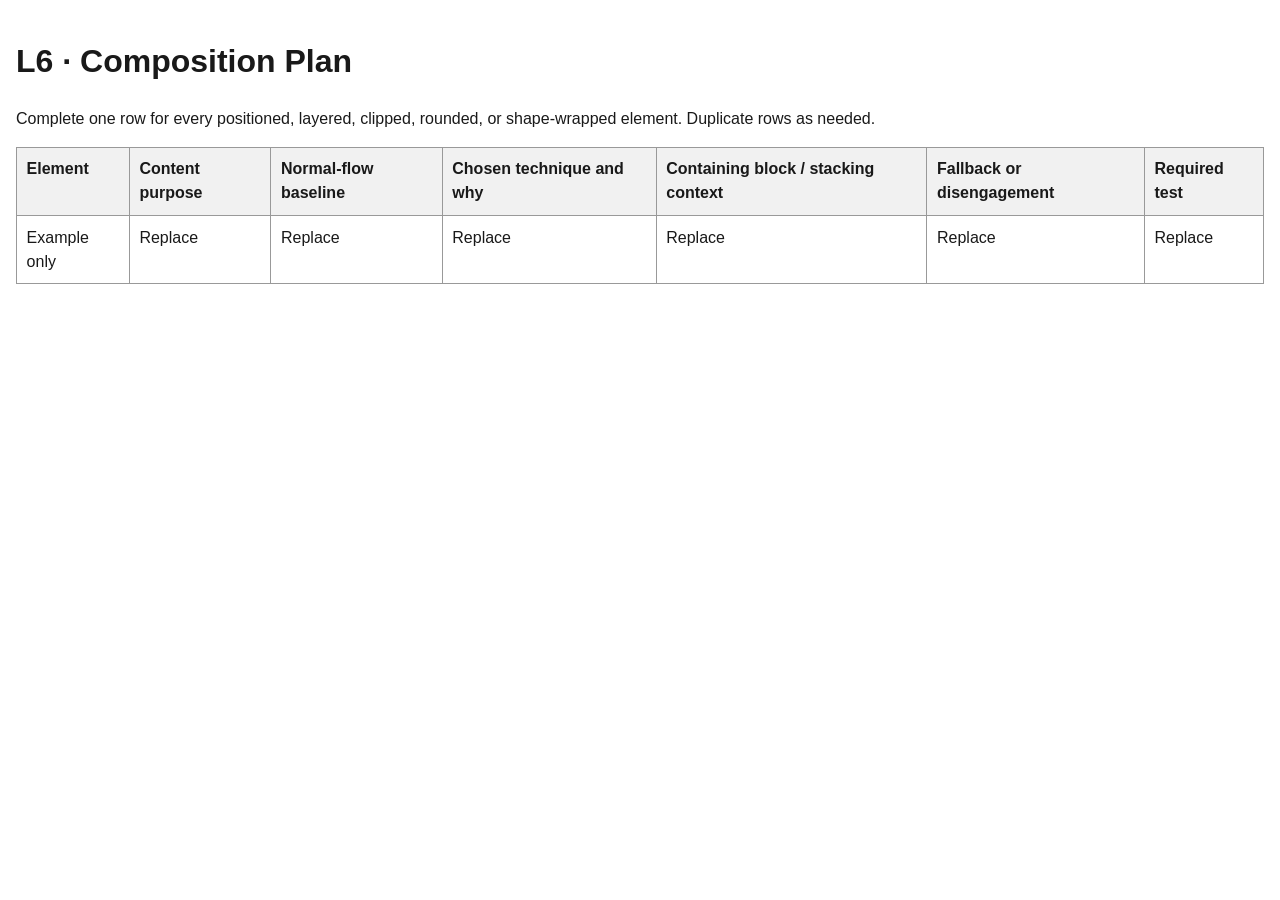
==== composition-plan.html @ 0106bea8 "Add assessment starter files" ====
<!doctype html>
<html lang="en">
    <head>
        <meta charset="utf-8">
        <meta name="viewport" content="width=device-width,initial-scale=1">
        <title>Composition Plan</title>
        <style>
            body{
                font-family:Arial,sans-serif;
                line-height:1.5;
                max-width:90rem;
                margin:auto;
                padding:1rem;
                color:#191919;
                }
            table{
                width:100%;
                border-collapse:collapse;
                }
            th,td{
                padding:.6rem;
                border:1px solid #999;
                text-align:left;
                vertical-align:top;
                }
            th{
                background:#f1f1f1;
                }
        </style>
        </head>
        <body>
            <h1>L6 · Composition Plan</h1>
            <p>Complete one row for every positioned, layered, clipped, rounded, or shape-wrapped element. Duplicate rows as needed.</p>
            <table>
                <thead>
                    <tr>
                        <th>Element</th>
                        <th>Content purpose</th>
                        <th>Normal-flow baseline</th>
                        <th>Chosen technique and why</th>
                        <th>Containing block / stacking context</th>
                        <th>Fallback or disengagement</th>
                        <th>Required test</th>
                    </tr>
                </thead>
                <tbody>
                    <tr>
                        <td>Example only</td>
                        <td>Replace</td>
                        <td>Replace</td>
                        <td>Replace</td>
                        <td>Replace</td>
                        <td>Replace</td>
                        <td>Replace</td>
                    </tr>
                </tbody>
            </table>
        </body>
        </html>
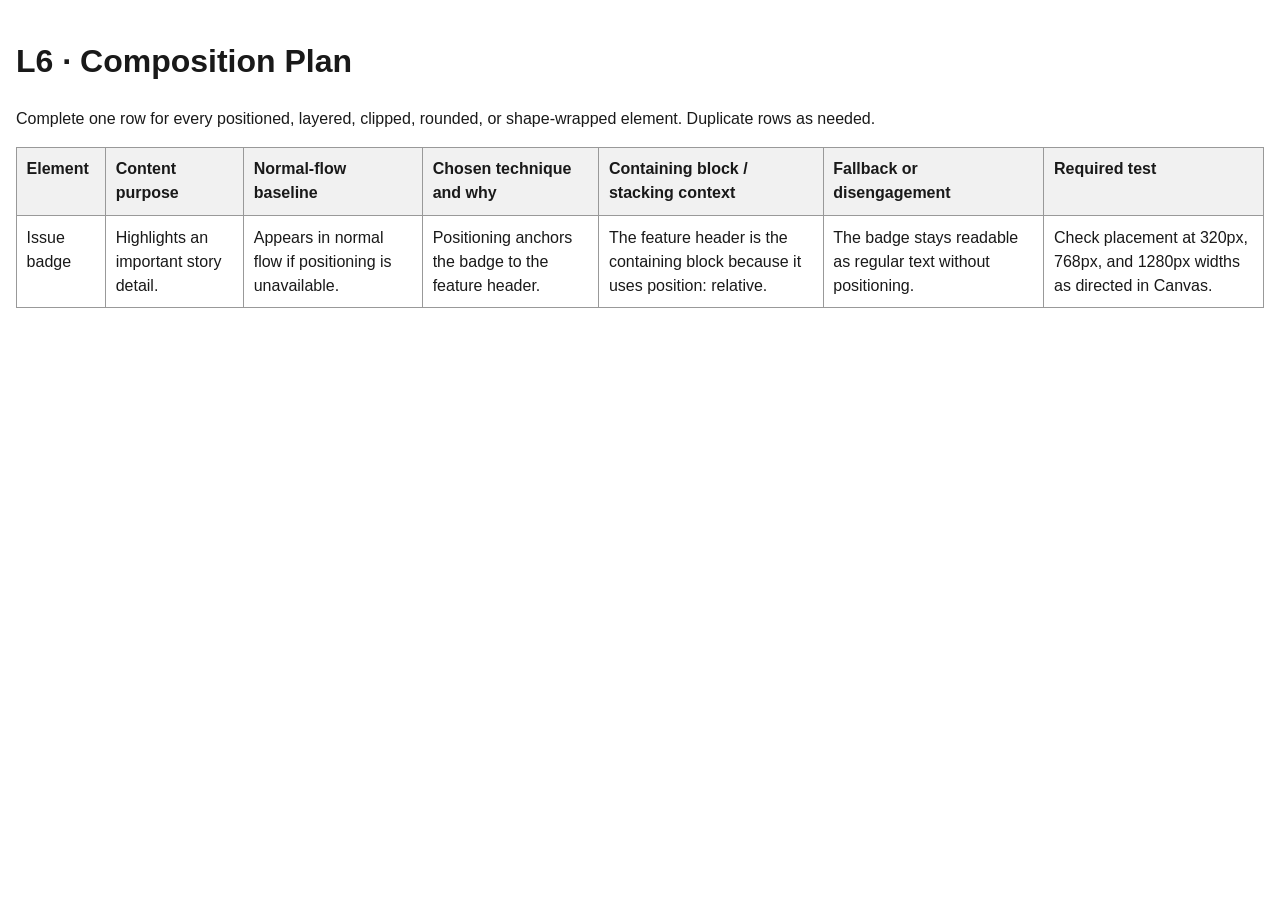
==== commit 6036ec99: "Add issue badge composition plan" ====
--- a/composition-plan.html
+++ b/composition-plan.html
@@ -1,59 +1,67 @@
 <!doctype html>
 <html lang="en">
-    <head>
-        <meta charset="utf-8">
-        <meta name="viewport" content="width=device-width,initial-scale=1">
-        <title>Composition Plan</title>
-        <style>
-            body{
-                font-family:Arial,sans-serif;
-                line-height:1.5;
-                max-width:90rem;
-                margin:auto;
-                padding:1rem;
-                color:#191919;
-                }
-            table{
-                width:100%;
-                border-collapse:collapse;
-                }
-            th,td{
-                padding:.6rem;
-                border:1px solid #999;
-                text-align:left;
-                vertical-align:top;
-                }
-            th{
-                background:#f1f1f1;
-                }
-        </style>
-        </head>
-        <body>
-            <h1>L6 · Composition Plan</h1>
-            <p>Complete one row for every positioned, layered, clipped, rounded, or shape-wrapped element. Duplicate rows as needed.</p>
-            <table>
-                <thead>
-                    <tr>
-                        <th>Element</th>
-                        <th>Content purpose</th>
-                        <th>Normal-flow baseline</th>
-                        <th>Chosen technique and why</th>
-                        <th>Containing block / stacking context</th>
-                        <th>Fallback or disengagement</th>
-                        <th>Required test</th>
-                    </tr>
-                </thead>
-                <tbody>
-                    <tr>
-                        <td>Example only</td>
-                        <td>Replace</td>
-                        <td>Replace</td>
-                        <td>Replace</td>
-                        <td>Replace</td>
-                        <td>Replace</td>
-                        <td>Replace</td>
-                    </tr>
-                </tbody>
-            </table>
-        </body>
-        </html>
+
+<head>
+    <meta charset="utf-8">
+    <meta name="viewport" content="width=device-width,initial-scale=1">
+    <title>Composition Plan</title>
+    <style>
+        body {
+            font-family: Arial, sans-serif;
+            line-height: 1.5;
+            max-width: 90rem;
+            margin: auto;
+            padding: 1rem;
+            color: #191919;
+        }
+
+        table {
+            width: 100%;
+            border-collapse: collapse;
+        }
+
+        th,
+        td {
+            padding: .6rem;
+            border: 1px solid #999;
+            text-align: left;
+            vertical-align: top;
+        }
+
+        th {
+            background: #f1f1f1;
+        }
+    </style>
+</head>
+
+<body>
+    <h1>L6 · Composition Plan</h1>
+    <p>Complete one row for every positioned, layered, clipped, rounded, or shape-wrapped element. Duplicate rows as
+        needed.</p>
+    <table>
+        <thead>
+            <tr>
+                <th>Element</th>
+                <th>Content purpose</th>
+                <th>Normal-flow baseline</th>
+                <th>Chosen technique and why</th>
+                <th>Containing block / stacking context</th>
+                <th>Fallback or disengagement</th>
+                <th>Required test</th>
+            </tr>
+        </thead>
+        <tbody>
+            <tr>
+                <td>Issue badge</td>
+                <td>Highlights an important story detail.</td>
+                <td>Appears in normal flow if positioning is unavailable.</td>
+                <td>Positioning anchors the badge to the feature header.</td>
+                <td>The feature header is the containing block because it uses position: relative.</td>
+                <td>The badge stays readable as regular text without positioning.</td>
+                <td>Check placement at 320px, 768px, and 1280px widths as directed in Canvas.</td>
+            </tr>
+        </tbody>
+    </table>
+</body>
+
+</html>
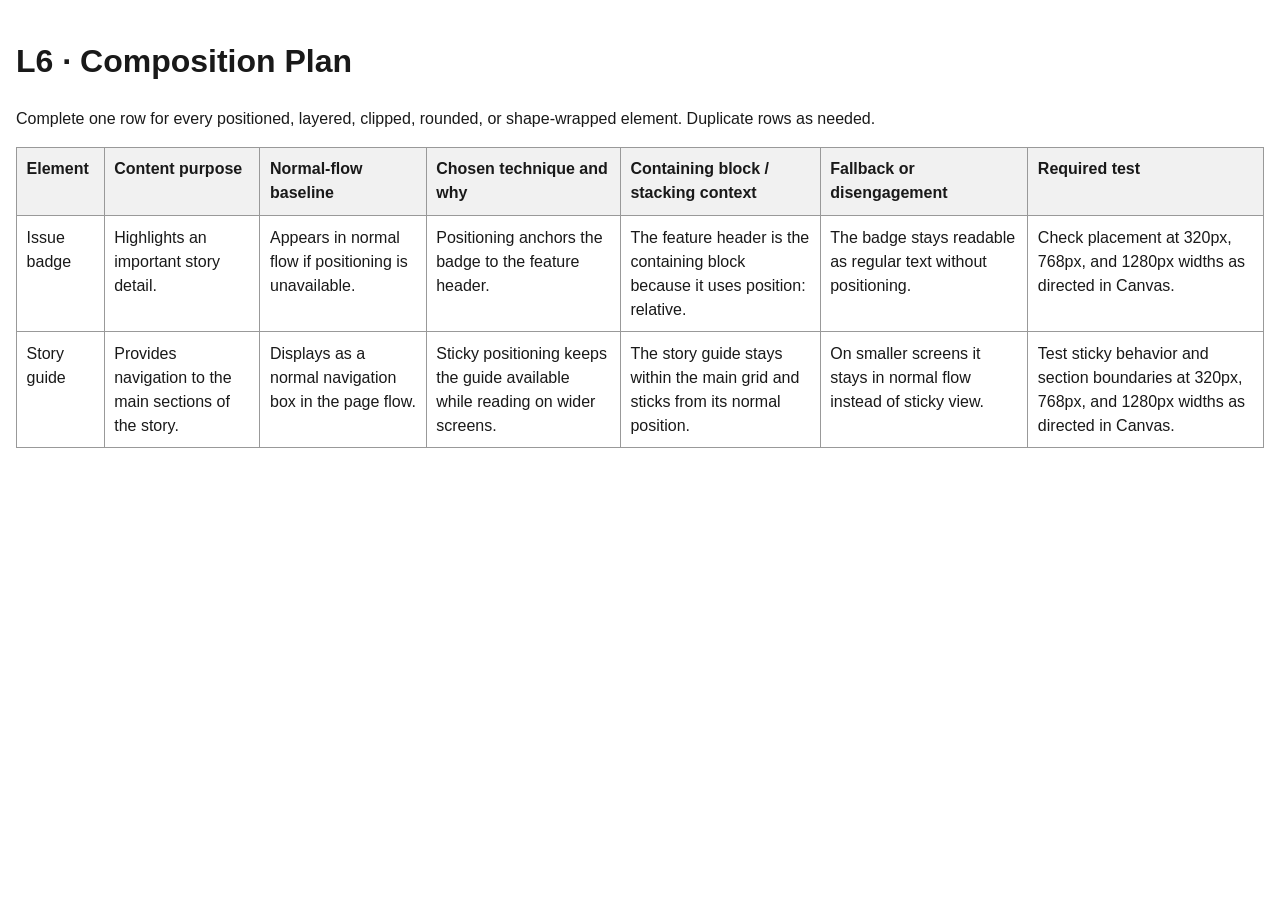
==== commit 059ba547: "Add story guide composition plan" ====
--- a/composition-plan.html
+++ b/composition-plan.html
@@ -60,6 +60,15 @@
                 <td>The badge stays readable as regular text without positioning.</td>
                 <td>Check placement at 320px, 768px, and 1280px widths as directed in Canvas.</td>
             </tr>
+            <tr>
+                <td>Story guide</td>
+                <td>Provides navigation to the main sections of the story.</td>
+                <td>Displays as a normal navigation box in the page flow.</td>
+                <td>Sticky positioning keeps the guide available while reading on wider screens.</td>
+                <td>The story guide stays within the main grid and sticks from its normal position.</td>
+                <td>On smaller screens it stays in normal flow instead of sticky view.</td>
+                <td>Test sticky behavior and section boundaries at 320px, 768px, and 1280px widths as directed in Canvas.</td>
+            </tr>
         </tbody>
     </table>
 </body>
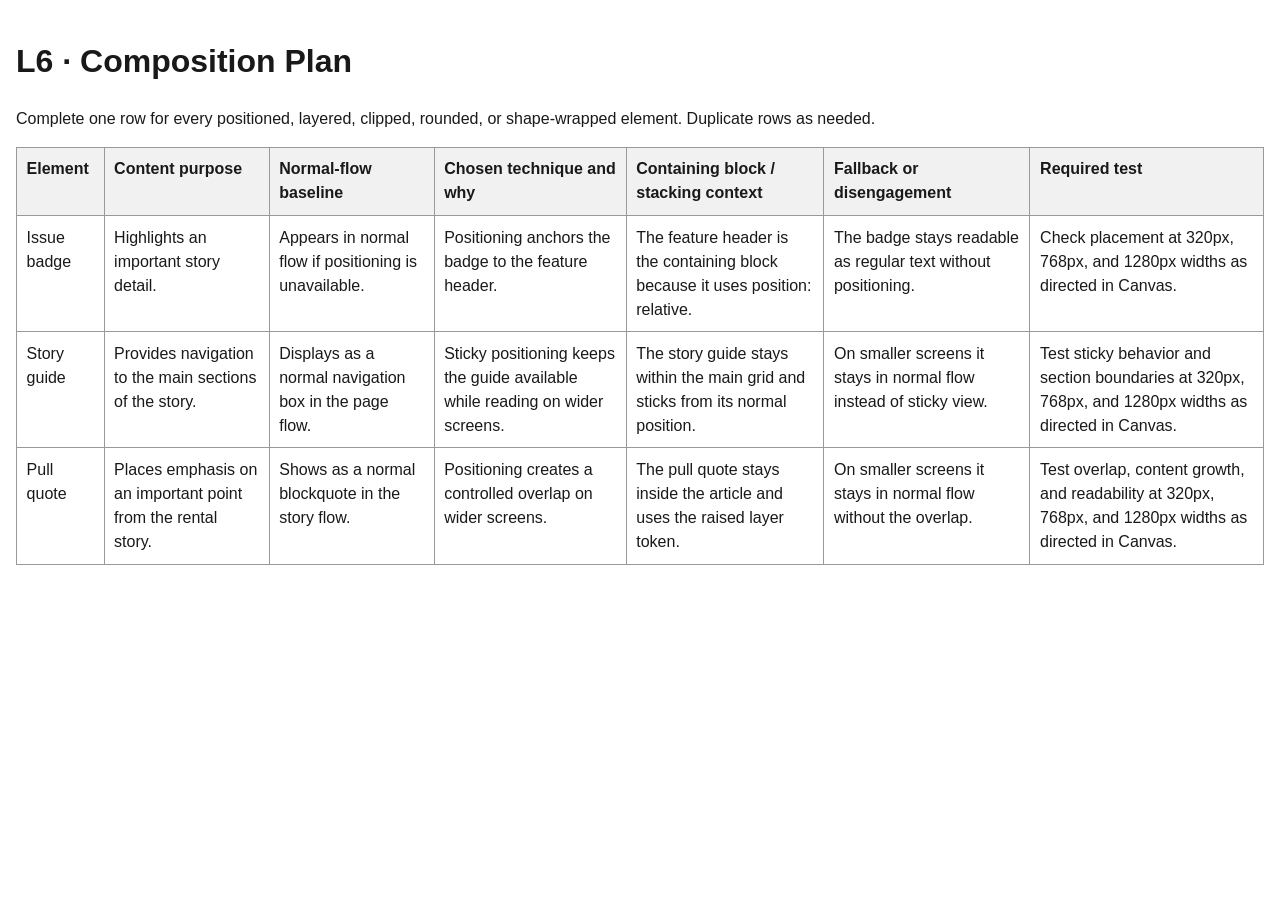
==== commit c70066d7: "Add pull quote composition plan" ====
--- a/composition-plan.html
+++ b/composition-plan.html
@@ -67,7 +67,18 @@
                 <td>Sticky positioning keeps the guide available while reading on wider screens.</td>
                 <td>The story guide stays within the main grid and sticks from its normal position.</td>
                 <td>On smaller screens it stays in normal flow instead of sticky view.</td>
-                <td>Test sticky behavior and section boundaries at 320px, 768px, and 1280px widths as directed in Canvas.</td>
+                <td>Test sticky behavior and section boundaries at 320px, 768px, and 1280px widths as directed in
+                    Canvas.</td>
+            </tr>
+            <tr>
+                <td>Pull quote</td>
+                <td>Places emphasis on an important point from the rental story.</td>
+                <td>Shows as a normal blockquote in the story flow.</td>
+                <td>Positioning creates a controlled overlap on wider screens.</td>
+                <td>The pull quote stays inside the article and uses the raised layer token.</td>
+                <td>On smaller screens it stays in normal flow without the overlap.</td>
+                <td>Test overlap, content growth, and readability at 320px, 768px, and 1280px widths as directed in
+                    Canvas.</td>
             </tr>
         </tbody>
     </table>
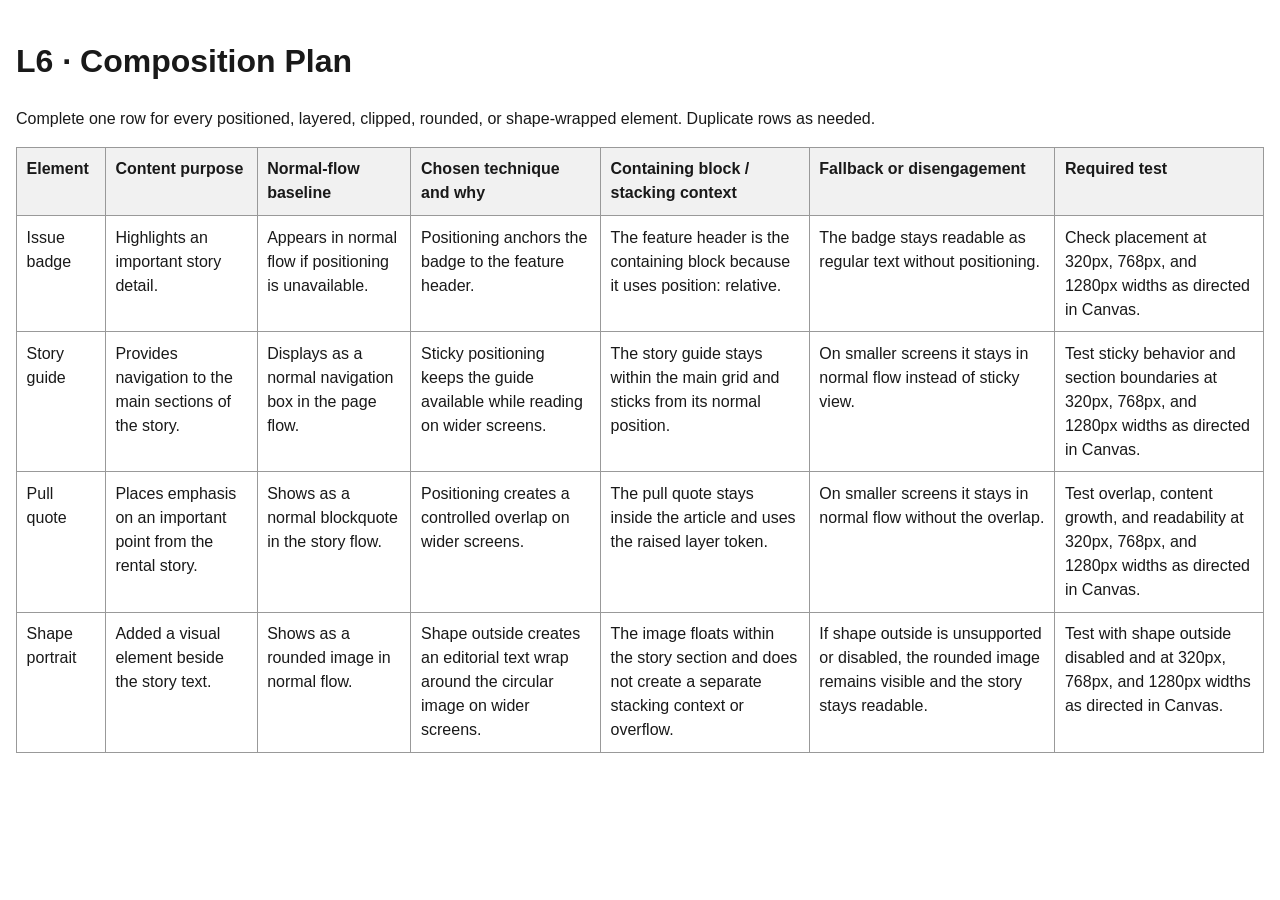
==== commit 5a802426: "Add shape portrait composition plan" ====
--- a/composition-plan.html
+++ b/composition-plan.html
@@ -80,6 +80,15 @@
                 <td>Test overlap, content growth, and readability at 320px, 768px, and 1280px widths as directed in
                     Canvas.</td>
             </tr>
+            <tr>
+    <td>Shape portrait</td>
+    <td>Added a visual element beside the story text.</td>
+    <td>Shows as a rounded image in normal flow.</td>
+    <td>Shape outside creates an editorial text wrap around the circular image on wider screens.</td>
+    <td>The image floats within the story section and does not create a separate stacking context or overflow.</td>
+    <td>If shape outside is unsupported or disabled, the rounded image remains visible and the story stays readable.</td>
+    <td>Test with shape outside disabled and at 320px, 768px, and 1280px widths as directed in Canvas.</td>
+</tr>
         </tbody>
     </table>
 </body>
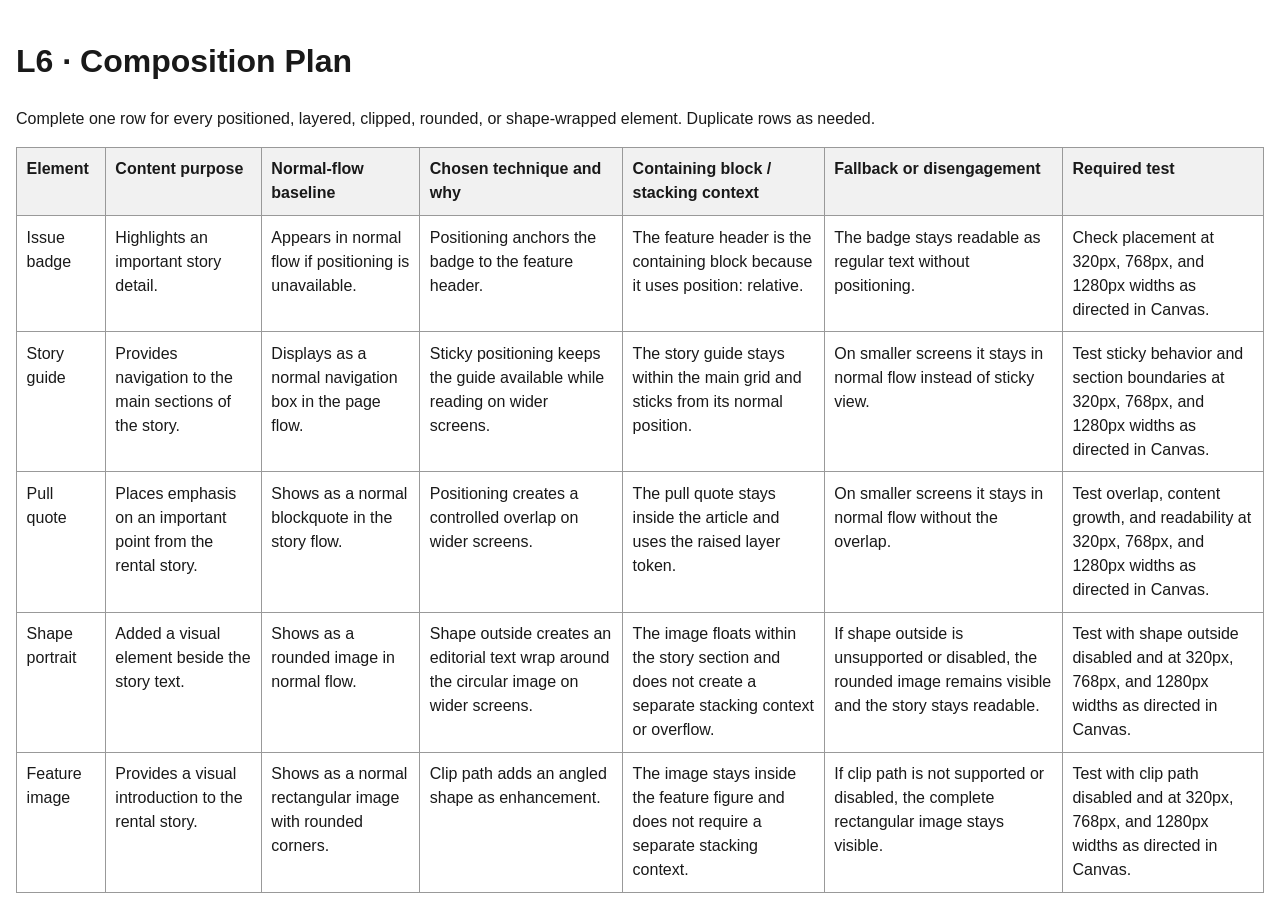
==== commit a08ee684: "Complete composition plan" ====
--- a/composition-plan.html
+++ b/composition-plan.html
@@ -81,14 +81,25 @@
                     Canvas.</td>
             </tr>
             <tr>
-    <td>Shape portrait</td>
-    <td>Added a visual element beside the story text.</td>
-    <td>Shows as a rounded image in normal flow.</td>
-    <td>Shape outside creates an editorial text wrap around the circular image on wider screens.</td>
-    <td>The image floats within the story section and does not create a separate stacking context or overflow.</td>
-    <td>If shape outside is unsupported or disabled, the rounded image remains visible and the story stays readable.</td>
-    <td>Test with shape outside disabled and at 320px, 768px, and 1280px widths as directed in Canvas.</td>
-</tr>
+                <td>Shape portrait</td>
+                <td>Added a visual element beside the story text.</td>
+                <td>Shows as a rounded image in normal flow.</td>
+                <td>Shape outside creates an editorial text wrap around the circular image on wider screens.</td>
+                <td>The image floats within the story section and does not create a separate stacking context or
+                    overflow.</td>
+                <td>If shape outside is unsupported or disabled, the rounded image remains visible and the story stays
+                    readable.</td>
+                <td>Test with shape outside disabled and at 320px, 768px, and 1280px widths as directed in Canvas.</td>
+            </tr>
+            <tr>
+                <td>Feature image</td>
+                <td>Provides a visual introduction to the rental story.</td>
+                <td>Shows as a normal rectangular image with rounded corners.</td>
+                <td>Clip path adds an angled shape as enhancement.</td>
+                <td>The image stays inside the feature figure and does not require a separate stacking context.</td>
+                <td>If clip path is not supported or disabled, the complete rectangular image stays visible.</td>
+                <td>Test with clip path disabled and at 320px, 768px, and 1280px widths as directed in Canvas.</td>
+            </tr>
         </tbody>
     </table>
 </body>
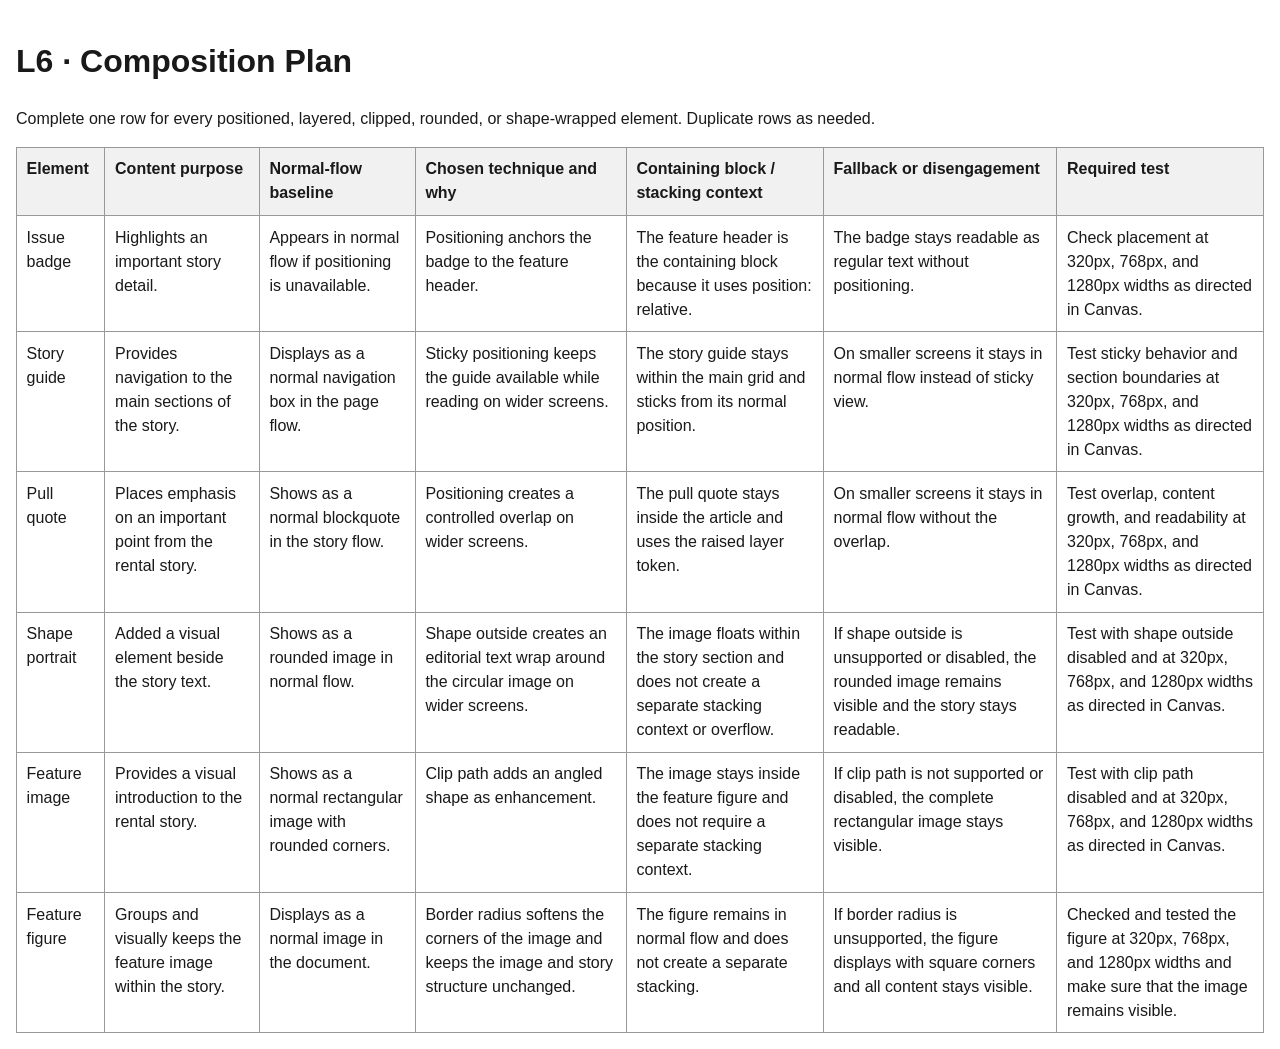
==== commit 88931fcd: "Complete composition plan documentation" ====
--- a/composition-plan.html
+++ b/composition-plan.html
@@ -100,6 +100,17 @@
                 <td>If clip path is not supported or disabled, the complete rectangular image stays visible.</td>
                 <td>Test with clip path disabled and at 320px, 768px, and 1280px widths as directed in Canvas.</td>
             </tr>
+            <tr>
+                <td>Feature figure</td>
+                <td>Groups and visually keeps the feature image within the story.</td>
+                <td>Displays as a normal image in the document.</td>
+                <td>Border radius softens the corners of the image and keeps the image and story structure
+                    unchanged.</td>
+                <td>The figure remains in normal flow and does not create a separate stacking.</td>
+                <td>If border radius is unsupported, the figure displays with square corners and all content stays
+                    visible.</td>
+                <td>Checked and tested the figure at 320px, 768px, and 1280px widths and make sure that the image remains visible.</td>
+            </tr>
         </tbody>
     </table>
 </body>
